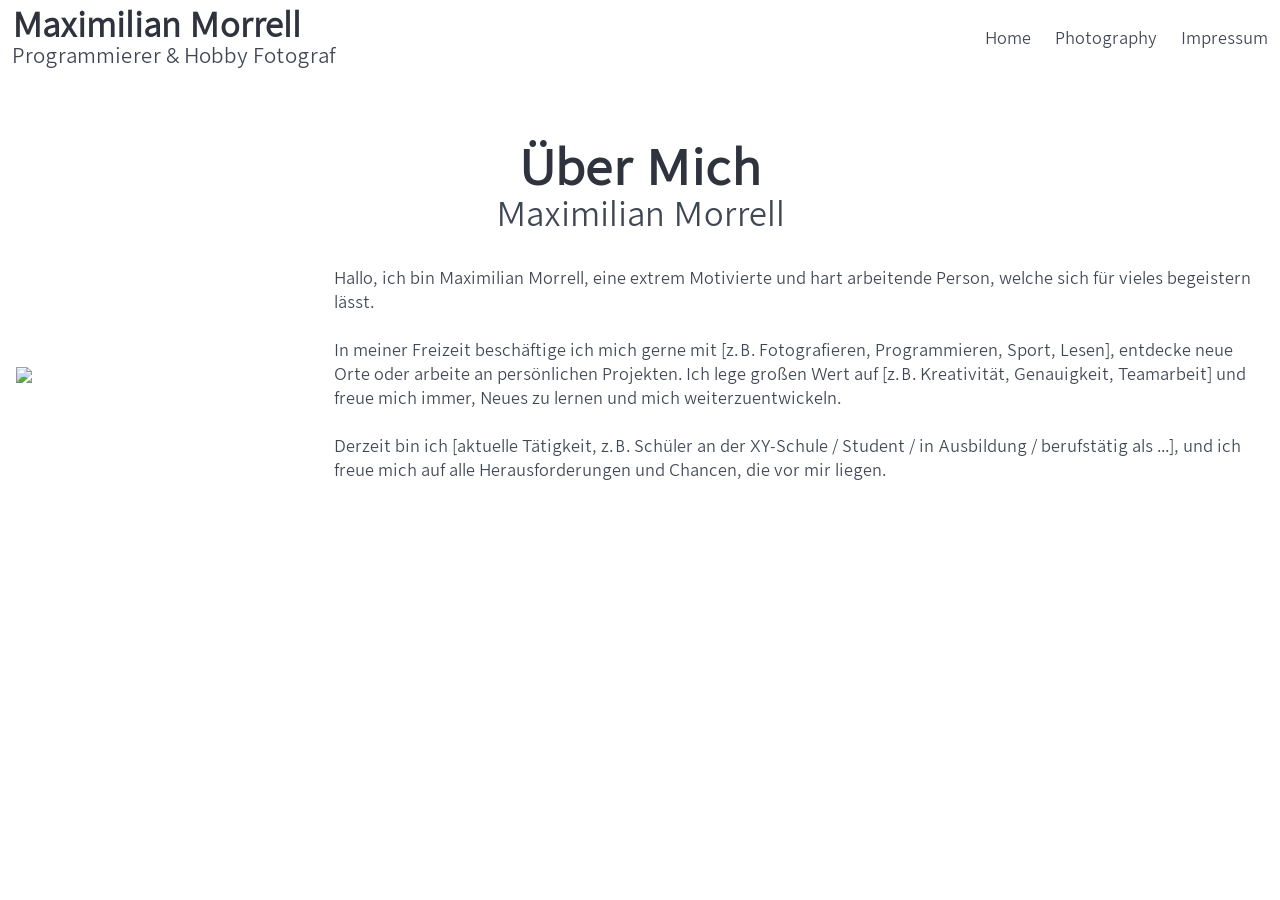
==== html/index.html @ 7495fce0 "Test" ====
<!DOCTYPE html>
<html>

<head>
    <meta charset="utf-8">
    <meta name="viewport" content="width=device-width, initial-scale=1">
    <title>Hello Bulma!</title>
    <link rel="stylesheet" href="../CSS/bulma.min.css">
    <link rel="stylesheet" href="../CSS/styles.css">
</head>

<body>
    <header>
        <nav class="navbar" role="navigation" aria-label="main navigation">
            <div class="navbar-brand">
                <a class="navbar-item" href="http://max.morrell.at">
                    <div class="block">
                        <h1 class="title">Maximilian Morrell</h1>
                        <h2 class="subtitle">Programmierer & Hobby Fotograf</h2>
                    </div>
                </a>

                <a role="button" class="navbar-burger" aria-label="menu" aria-expanded="false"
                    data-target="navbarBasicExample">
                    <span aria-hidden="true"></span>
                    <span aria-hidden="true"></span>
                    <span aria-hidden="true"></span>
                    <span aria-hidden="true"></span>
                </a>
            </div>

            <div id="navbarBasicExample" class="navbar-menu">
                <div class="navbar-end">
                    <a class="navbar-item" href="index.html">
                        Home
                    </a>

                    <a class="navbar-item">
                        Photography
                    </a>
                    <a class="navbar-item" href="impressum/index.html">
                        Impressum
                    </a>
                </div>
        </nav>
    </header>
    <br>
    <br>
    <div class="m-4 content">
        <h1 class="is-size-1 has-text-centered title">Über Mich</h1>
        <p class="is-size-3 has-text-centered subtitle">Maximilian Morrell</p>
        <div class="columns is-vcentered">
            <div class="column  is-3">
                <figure class="image ">
                    <img src="https://bulma.io/assets/images/placeholders/16x16.png" />
                </figure>
            </div>
            <div class="column">
                <div class="block">
                    Hallo, ich bin Maximilian Morrell, eine extrem Motivierte und hart arbeitende Person, welche sich
                    für vieles begeistern lässt.
                </div>
                <div class="block">
                    In meiner Freizeit beschäftige ich mich gerne mit [z. B. Fotografieren, Programmieren, Sport,
                    Lesen], entdecke neue Orte oder arbeite an persönlichen Projekten. Ich lege großen Wert auf [z. B.
                    Kreativität, Genauigkeit, Teamarbeit] und freue mich immer, Neues zu lernen und mich
                    weiterzuentwickeln.
                </div>
                <div class="block">
                    Derzeit bin ich [aktuelle Tätigkeit, z. B. Schüler an der XY-Schule / Student / in Ausbildung /
                    berufstätig als ...], und ich freue mich auf alle Herausforderungen und Chancen, die vor mir liegen.
                </div>
            </div>
        </div>
    </div>
</body>

</html>
---- CSS/styles.css ----
@font-face {
    font-family: 'NebulaSans-Black'; /*a name to be used later*/
    src: url('NebulaSans-Black.ttf'); /*URL to font*/
}

@font-face {
    font-family: 'NebulaSans-Book'; /*a name to be used later*/
    src: url('NebulaSans-Book.ttf'); /*URL to font*/
}


:root {
  --bulma-family-primary: NebulaSans-Book;
  --bulma-family-secondary: NebulaSans-Black;
}
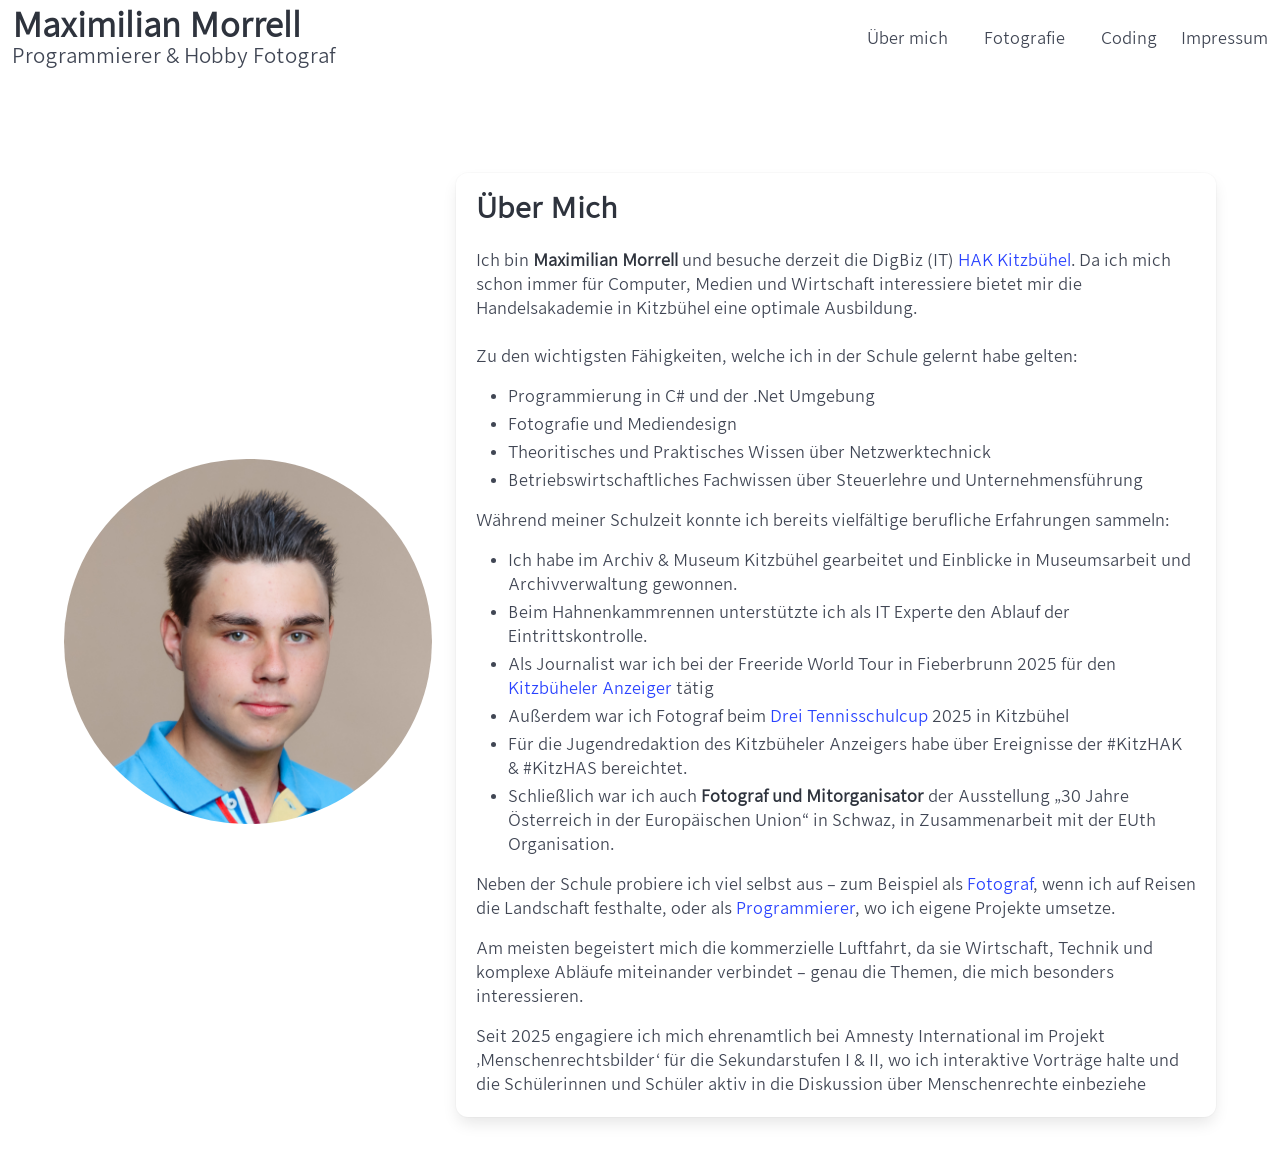
==== commit 99ff3f84: "About Me weiterentwickelt" ====
--- a/html/index.html
+++ b/html/index.html
@@ -4,9 +4,10 @@
 <head>
     <meta charset="utf-8">
     <meta name="viewport" content="width=device-width, initial-scale=1">
-    <title>Hello Bulma!</title>
+    <title>Maximilian Morrell: Über Mich</title>
     <link rel="stylesheet" href="../CSS/bulma.min.css">
     <link rel="stylesheet" href="../CSS/styles.css">
+    <link rel="icon" type="image/png" href="../favicon-32x32.png">
 </head>
 
 <body>
@@ -20,23 +21,36 @@
                     </div>
                 </a>
 
-                <a role="button" class="navbar-burger" aria-label="menu" aria-expanded="false"
-                    data-target="navbarBasicExample">
-                    <span aria-hidden="true"></span>
-                    <span aria-hidden="true"></span>
-                    <span aria-hidden="true"></span>
-                    <span aria-hidden="true"></span>
-                </a>
+
             </div>
 
             <div id="navbarBasicExample" class="navbar-menu">
                 <div class="navbar-end">
                     <a class="navbar-item" href="index.html">
-                        Home
+                        Über mich
                     </a>
 
+                    <div class="navbar-item has dropdown is-hoverable">
+                        <a class="navbar-link is-arrowless" href="impressum/index.html">
+                            Fotografie
+                        </a>
+                        <div class="navbar-dropdown">
+                            <a class="navbar-item">
+                                Flugzeuge
+                            </a>
+                            <a class="navbar-item">
+                                Australien
+                            </a>
+                            <a class="navbar-item">
+                                Kitzbühel
+                            </a>
+                            <a class="navbar-item">
+                                Freeride World Tour
+                            </a>
+                        </div>
+                    </div>
                     <a class="navbar-item">
-                        Photography
+                        Coding
                     </a>
                     <a class="navbar-item" href="impressum/index.html">
                         Impressum
@@ -46,33 +60,93 @@
     </header>
     <br>
     <br>
-    <div class="m-4 content">
-        <h1 class="is-size-1 has-text-centered title">Über Mich</h1>
-        <p class="is-size-3 has-text-centered subtitle">Maximilian Morrell</p>
-        <div class="columns is-vcentered">
-            <div class="column  is-3">
-                <figure class="image ">
-                    <img src="https://bulma.io/assets/images/placeholders/16x16.png" />
-                </figure>
-            </div>
-            <div class="column">
-                <div class="block">
-                    Hallo, ich bin Maximilian Morrell, eine extrem Motivierte und hart arbeitende Person, welche sich
-                    für vieles begeistern lässt.
+    <section class="section">
+        <div class="container">
+            <div class="columns is-vcentered">
+                <!-- Profilbild -->
+                <div class="column is-one-third has-text-centered">
+                    <figure class="image  is-inline-block">
+                        <img class="is-rounded" src="../2IT_Morell_Maximilian.jpg" alt="Profilbild">
+                    </figure>
                 </div>
-                <div class="block">
-                    In meiner Freizeit beschäftige ich mich gerne mit [z. B. Fotografieren, Programmieren, Sport,
-                    Lesen], entdecke neue Orte oder arbeite an persönlichen Projekten. Ich lege großen Wert auf [z. B.
-                    Kreativität, Genauigkeit, Teamarbeit] und freue mich immer, Neues zu lernen und mich
-                    weiterzuentwickeln.
-                </div>
-                <div class="block">
-                    Derzeit bin ich [aktuelle Tätigkeit, z. B. Schüler an der XY-Schule / Student / in Ausbildung /
-                    berufstätig als ...], und ich freue mich auf alle Herausforderungen und Chancen, die vor mir liegen.
+                <!-- Text -->
+                <div class="column">
+                    <div class="content box">
+                        <h2 class="subtitle">Über Mich</h2>
+                        <p>
+                            Ich bin <strong>Maximilian Morrell</strong> und besuche derzeit die DigBiz (IT) <a
+                                href="https://www.hak-kitz.eu">HAK Kitzbühel</a>. Da ich mich schon immer für Computer,
+                            Medien und Wirtschaft interessiere bietet mir die Handelsakademie in Kitzbühel eine optimale
+                            Ausbildung.
+                            <br>
+                            <br>
+                            Zu den wichtigsten Fähigkeiten, welche ich in der Schule gelernt habe gelten:
+                        <ul>
+                            <li>
+                                Programmierung in C# und der .Net Umgebung
+                            </li>
+                            <li>
+                                Fotografie und Mediendesign
+                            </li>
+                            <li>
+                                Theoritisches und Praktisches Wissen über Netzwerktechnick
+                            </li>
+                            <li>
+                                Betriebswirtschaftliches Fachwissen über Steuerlehre und Unternehmensführung
+                            </li>
+                        </ul>
+                        </p>
+                        <p>
+                            Während meiner Schulzeit konnte ich bereits vielfältige berufliche Erfahrungen sammeln:
+                        <ul>
+                            <li>
+                                Ich habe im Archiv &amp; Museum Kitzbühel gearbeitet und Einblicke in
+                                Museumsarbeit und Archivverwaltung gewonnen.
+                            </li>
+                            <li>
+                                Beim Hahnenkammrennen unterstützte ich als IT Experte den Ablauf der
+                                Eintrittskontrolle.
+                            </li>
+                            <li>
+                                Als Journalist war ich bei der Freeride World Tour in Fieberbrunn 2025 für den <a
+                                    href="https://www.kitzanzeiger.at/de/nadine-wallner-ich-bin-super-zufrieden.html">
+                                    Kitzbüheler Anzeiger</a> tätig
+                            </li>
+                            <li>
+                                Außerdem war ich Fotograf beim <a href="https://www.tennisschulcup.at/bilder/">Drei
+                                    Tennisschulcup</a> 2025 in Kitzbühel
+                            </li>
+                            <li>
+                                Für die Jugendredaktion des Kitzbüheler Anzeigers habe über Ereignisse der #KitzHAK &
+                                #KitzHAS bereichtet.
+                            </li>
+                            <li>
+                                Schließlich war ich auch <strong>Fotograf und Mitorganisator</strong> der Ausstellung
+                                „30
+                                Jahre Österreich in der Europäischen Union“ in Schwaz, in Zusammenarbeit mit der EUth
+                                Organisation.
+                            </li>
+                        </ul>
+                        </p>
+                        <p>
+                            Neben der Schule probiere ich viel selbst aus – zum Beispiel als <a href="">Fotograf</a>,
+                            wenn ich auf Reisen die Landschaft festhalte, oder als <a href="">Programmierer</a>, wo ich
+                            eigene Projekte umsetze.
+                        </p>
+                        <p>
+                            Am meisten begeistert mich die kommerzielle Luftfahrt, da sie Wirtschaft, Technik und
+                            komplexe Abläufe miteinander verbindet – genau die Themen, die mich besonders interessieren.
+                        </p>
+                        <p>
+                            Seit 2025 engagiere ich mich ehrenamtlich bei Amnesty International im Projekt
+                            ‚Menschenrechtsbilder‘ für die Sekundarstufen I & II, wo ich interaktive Vorträge halte und
+                            die Schülerinnen und Schüler aktiv in die Diskussion über Menschenrechte einbeziehe
+                        </p>
+                    </div>
                 </div>
             </div>
         </div>
-    </div>
+    </section>
 </body>
 
 </html>
